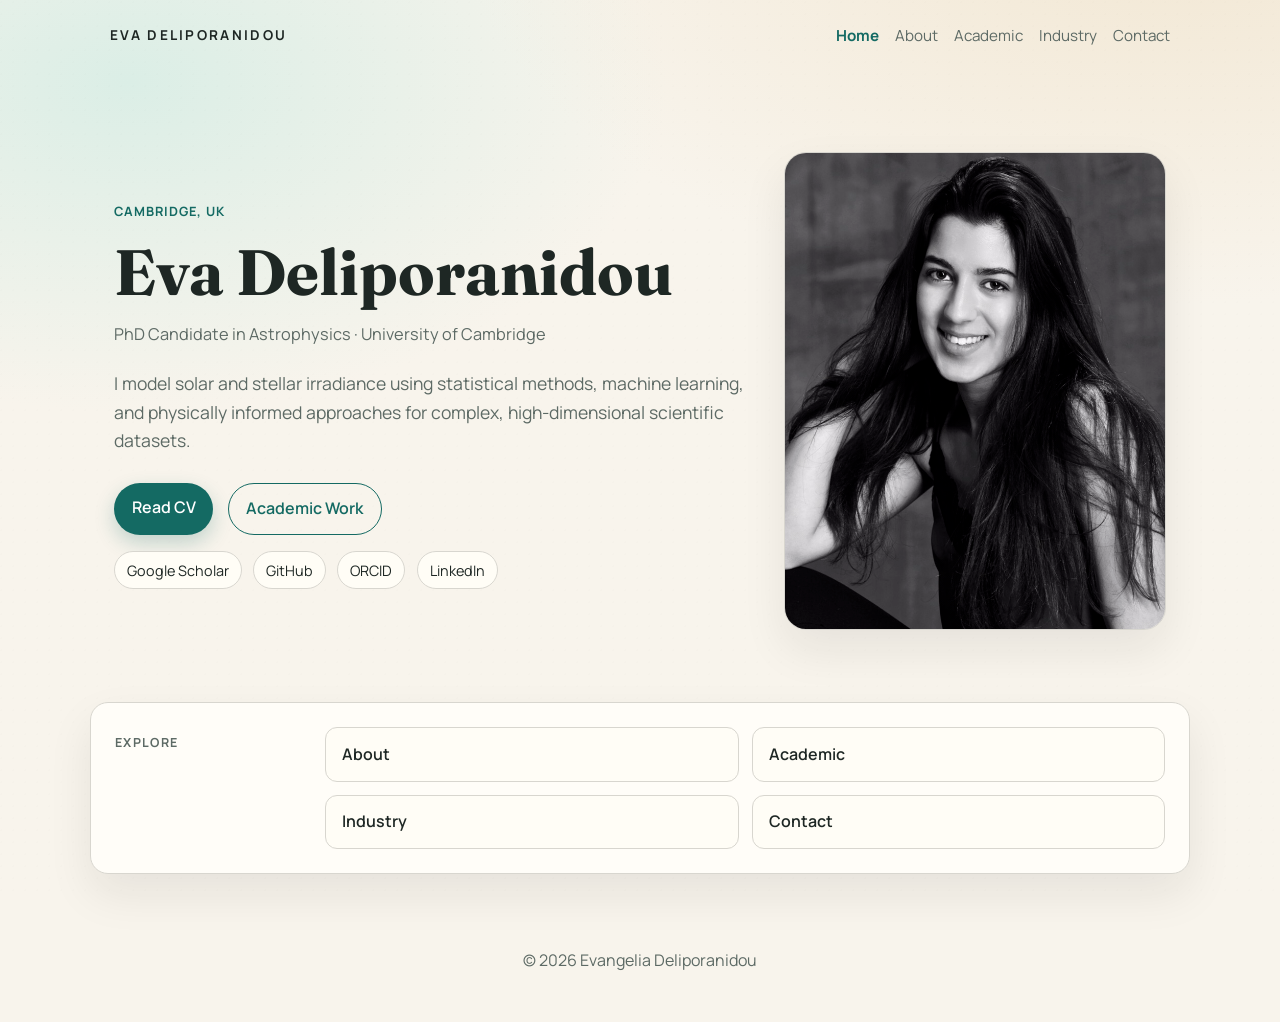
==== index.html @ 39dac76b "Publish initial personal website" ====
<!DOCTYPE html>
<html lang="en">
  <head>
    <meta charset="UTF-8" />
    <meta name="viewport" content="width=device-width, initial-scale=1.0" />
    <title>Evangelia (Eva) Deliporanidou</title>
    <meta
      name="description"
      content="Personal website of Evangelia (Eva) Deliporanidou, PhD candidate in Astrophysics at the University of Cambridge."
    />
    <link rel="preconnect" href="https://fonts.googleapis.com" />
    <link rel="preconnect" href="https://fonts.gstatic.com" crossorigin />
    <link
      href="https://fonts.googleapis.com/css2?family=Fraunces:opsz,wght@9..144,300;9..144,500;9..144,700&family=Manrope:wght@400;500;700&display=swap"
      rel="stylesheet"
    />
    <link rel="stylesheet" href="styles.css" />
  </head>
  <body>
    <div class="grain"></div>
    <header class="site-header">
      <a class="wordmark" href="index.html">EVA DELIPORANIDOU</a>
      <nav class="site-nav" aria-label="Main navigation">
        <a class="active" href="index.html">Home</a>
        <a href="about.html">About</a>
        <a href="academic.html">Academic</a>
        <a href="industry.html">Industry</a>
        <a href="contact.html">Contact</a>
      </nav>
    </header>

    <main id="top">
      <section class="hero hero-grid reveal">
        <div class="hero-text">
          <p class="eyebrow">Cambridge, UK</p>
          <h1>Eva Deliporanidou</h1>
          <p class="hero-subtitle">PhD Candidate in Astrophysics · University of Cambridge</p>
          <p class="hero-copy">
            I model solar and stellar irradiance using statistical methods,
            machine learning, and physically informed approaches for complex,
            high-dimensional scientific datasets.
          </p>
          <div class="hero-actions">
            <a class="button" href="CV_EvaDeli.pdf" target="_blank" rel="noopener">Read CV</a>
            <a class="button ghost" href="academic.html">Academic Work</a>
          </div>
          <div class="profile-links">
            <a href="https://scholar.google.com" target="_blank" rel="noopener">Google Scholar</a>
            <a href="https://github.com/evadelip" target="_blank" rel="noopener">GitHub</a>
            <a href="https://orcid.org/0009-0000-0209-4387" target="_blank" rel="noopener">ORCID</a>
            <a href="https://www.linkedin.com/in/evadeliporanidou" target="_blank" rel="noopener">LinkedIn</a>
          </div>
        </div>
        <figure class="hero-photo-wrap">
          <img class="hero-photo" src="IMG_2268.PNG" alt="Portrait of Evangelia Deliporanidou" />
        </figure>
      </section>

      <section class="panel reveal">
        <div class="panel-title">Explore</div>
        <div class="panel-content section-links">
          <a href="about.html">About</a>
          <a href="academic.html">Academic</a>
          <a href="industry.html">Industry</a>
          <a href="contact.html">Contact</a>
        </div>
      </section>
    </main>

    <footer class="site-footer">
      <p>© <span id="year"></span> Evangelia Deliporanidou</p>
    </footer>

    <script src="script.js"></script>
  </body>
</html>
---- styles.css ----
:root {
  --bg: #f8f4ec;
  --paper: #fffdf8;
  --ink: #1e2724;
  --muted: #5d6a65;
  --accent: #146a63;
  --accent-soft: #d2ece8;
  --line: #d8d6cf;
  --shadow: 0 20px 45px rgba(20, 30, 26, 0.08);
}

* {
  box-sizing: border-box;
}

html,
body {
  margin: 0;
  padding: 0;
  scroll-behavior: smooth;
}

body {
  font-family: "Manrope", sans-serif;
  color: var(--ink);
  background:
    radial-gradient(1300px 700px at 92% -8%, #f2e7d3 0%, rgba(242, 231, 211, 0) 55%),
    radial-gradient(900px 550px at 10% 8%, #dbeee6 0%, rgba(219, 238, 230, 0) 60%),
    var(--bg);
  line-height: 1.6;
}

.grain {
  position: fixed;
  inset: 0;
  pointer-events: none;
  opacity: 0.2;
  background-image: radial-gradient(circle at 10% 20%, rgba(0, 0, 0, 0.03) 0 1px, transparent 1px);
  background-size: 12px 12px;
  z-index: 0;
}

main,
.site-header,
.site-footer {
  position: relative;
  z-index: 1;
}

.site-header {
  display: flex;
  justify-content: space-between;
  align-items: center;
  gap: 1rem;
  max-width: 1100px;
  margin: 0 auto;
  padding: 1.5rem 1.25rem;
}

.wordmark {
  text-decoration: none;
  color: var(--ink);
  font-size: 0.85rem;
  letter-spacing: 0.17em;
  font-weight: 700;
}

.site-nav {
  display: flex;
  gap: 1rem;
  flex-wrap: wrap;
}

.site-nav a {
  text-decoration: none;
  color: var(--muted);
  font-size: 0.95rem;
  transition: color 180ms ease;
}

.site-nav a:hover {
  color: var(--accent);
}

.site-nav a.active {
  color: var(--accent);
  font-weight: 700;
}

main {
  width: min(1100px, 94vw);
  margin: 1rem auto 3rem;
}

.hero {
  padding: 4rem 1.5rem 3rem;
}

.hero-grid {
  display: grid;
  grid-template-columns: minmax(0, 1.25fr) minmax(250px, 0.75fr);
  gap: 2rem;
  align-items: center;
}

.hero-subtitle {
  margin: 0.8rem 0 0;
  color: var(--muted);
  font-size: 1.02rem;
}

.eyebrow {
  margin: 0;
  color: var(--accent);
  letter-spacing: 0.08em;
  text-transform: uppercase;
  font-size: 0.8rem;
  font-weight: 700;
}

h1,
h2,
h3 {
  font-family: "Fraunces", serif;
  line-height: 1.15;
  margin: 0;
}

.hero h1 {
  margin-top: 0.8rem;
  font-size: clamp(2rem, 6.2vw, 4rem);
  max-width: 13.5ch;
}

.hero-copy {
  font-size: 1.1rem;
  color: var(--muted);
  max-width: 62ch;
  margin: 1.4rem 0 0;
}

.hero-actions {
  display: flex;
  gap: 0.9rem;
  margin-top: 1.8rem;
  flex-wrap: wrap;
}

.profile-links {
  margin-top: 1rem;
  display: flex;
  flex-wrap: wrap;
  gap: 0.7rem;
}

.profile-links a {
  text-decoration: none;
  color: var(--ink);
  border: 1px solid var(--line);
  border-radius: 999px;
  padding: 0.4rem 0.75rem;
  background: #fffdf6;
  font-size: 0.9rem;
}

.hero-photo-wrap {
  margin: 0;
}

.hero-photo {
  width: 100%;
  aspect-ratio: 4 / 5;
  object-fit: cover;
  object-position: center;
  border-radius: 22px;
  border: 1px solid var(--line);
  box-shadow: var(--shadow);
}

.button {
  display: inline-block;
  padding: 0.78rem 1.1rem;
  border-radius: 999px;
  background: var(--accent);
  color: #fff;
  text-decoration: none;
  font-weight: 600;
  transition: transform 180ms ease, box-shadow 180ms ease;
  box-shadow: 0 8px 20px rgba(20, 106, 99, 0.24);
}

.button:hover {
  transform: translateY(-2px);
}

.button.ghost {
  background: transparent;
  color: var(--accent);
  border: 1px solid var(--accent);
  box-shadow: none;
}

.panel {
  display: grid;
  grid-template-columns: minmax(130px, 0.22fr) 1fr;
  gap: 1.6rem;
  background: var(--paper);
  border: 1px solid var(--line);
  border-radius: 18px;
  box-shadow: var(--shadow);
  margin: 1rem 0;
  padding: 1.5rem;
}

.panel-title {
  font-size: 0.78rem;
  text-transform: uppercase;
  letter-spacing: 0.11em;
  color: var(--muted);
  font-weight: 700;
  padding-top: 0.4rem;
}

.panel-content article,
.timeline div,
.grid-two div {
  padding-bottom: 1.2rem;
  border-bottom: 1px dashed #e7e3d8;
  margin-bottom: 1.2rem;
}

.panel-content article:last-child,
.timeline div:last-child,
.grid-two div:last-child {
  border-bottom: 0;
  margin-bottom: 0;
  padding-bottom: 0;
}

h3 {
  font-size: 1.22rem;
  margin-bottom: 0.4rem;
}

h4 {
  font-family: "Fraunces", serif;
  font-size: 1.05rem;
  margin: 0 0 0.35rem;
}

.meta {
  margin: 0 0 0.4rem;
  color: var(--muted);
  font-size: 0.92rem;
}

.panel-content a {
  color: var(--accent);
  text-decoration: none;
  font-weight: 600;
}

.panel-content a:hover {
  text-decoration: underline;
}

.grid-two {
  display: grid;
  grid-template-columns: repeat(2, minmax(0, 1fr));
  gap: 1.4rem;
}

.section-stack > div {
  padding-bottom: 1.2rem;
  border-bottom: 1px dashed #e7e3d8;
  margin-bottom: 1.2rem;
}

.section-stack > div:last-child {
  border-bottom: 0;
  margin-bottom: 0;
  padding-bottom: 0;
}

.section-links {
  display: grid;
  grid-template-columns: repeat(2, minmax(0, 1fr));
  gap: 0.8rem;
}

.section-links a {
  text-decoration: none;
  border: 1px solid var(--line);
  border-radius: 12px;
  padding: 0.85rem 1rem;
  background: #fffdf6;
  color: var(--ink);
  font-weight: 600;
}

.section-links a:hover {
  border-color: #9ec9c3;
  transform: translateY(-1px);
}

.two-col {
  display: grid;
  grid-template-columns: repeat(2, minmax(0, 1fr));
  gap: 1.2rem;
}

.two-col > div {
  padding-bottom: 0;
  border-bottom: 0;
  margin-bottom: 0;
}

.contact {
  text-align: center;
  padding: 3.5rem 1.2rem 3rem;
}

.contact h2 {
  font-size: clamp(1.8rem, 4vw, 2.8rem);
}

.contact p {
  color: var(--muted);
}

.contact-links {
  display: flex;
  justify-content: center;
  flex-wrap: wrap;
  gap: 0.8rem;
}

.contact-links a {
  text-decoration: none;
  color: var(--ink);
  border: 1px solid var(--line);
  background: #fffcf5;
  border-radius: 999px;
  padding: 0.55rem 0.9rem;
}

.site-footer {
  text-align: center;
  color: var(--muted);
  padding: 0.6rem 1rem 2rem;
}

.reveal {
  opacity: 0;
  transform: translateY(14px);
  transition: opacity 650ms ease, transform 650ms ease;
}

.reveal.in-view {
  opacity: 1;
  transform: translateY(0);
}

@media (max-width: 880px) {
  .hero-grid {
    grid-template-columns: 1fr;
  }

  .hero-photo-wrap {
    max-width: 420px;
  }

  .panel {
    grid-template-columns: 1fr;
    gap: 1rem;
  }

  .hero {
    padding-top: 2.5rem;
  }

  .grid-two {
    grid-template-columns: 1fr;
  }

  .two-col {
    grid-template-columns: 1fr;
  }

  .section-links {
    grid-template-columns: 1fr;
  }
}

@media (max-width: 560px) {
  .site-header {
    align-items: flex-start;
    flex-direction: column;
  }

  .hero {
    padding-left: 0.5rem;
    padding-right: 0.5rem;
  }

  .panel {
    padding: 1rem;
    border-radius: 14px;
  }
}
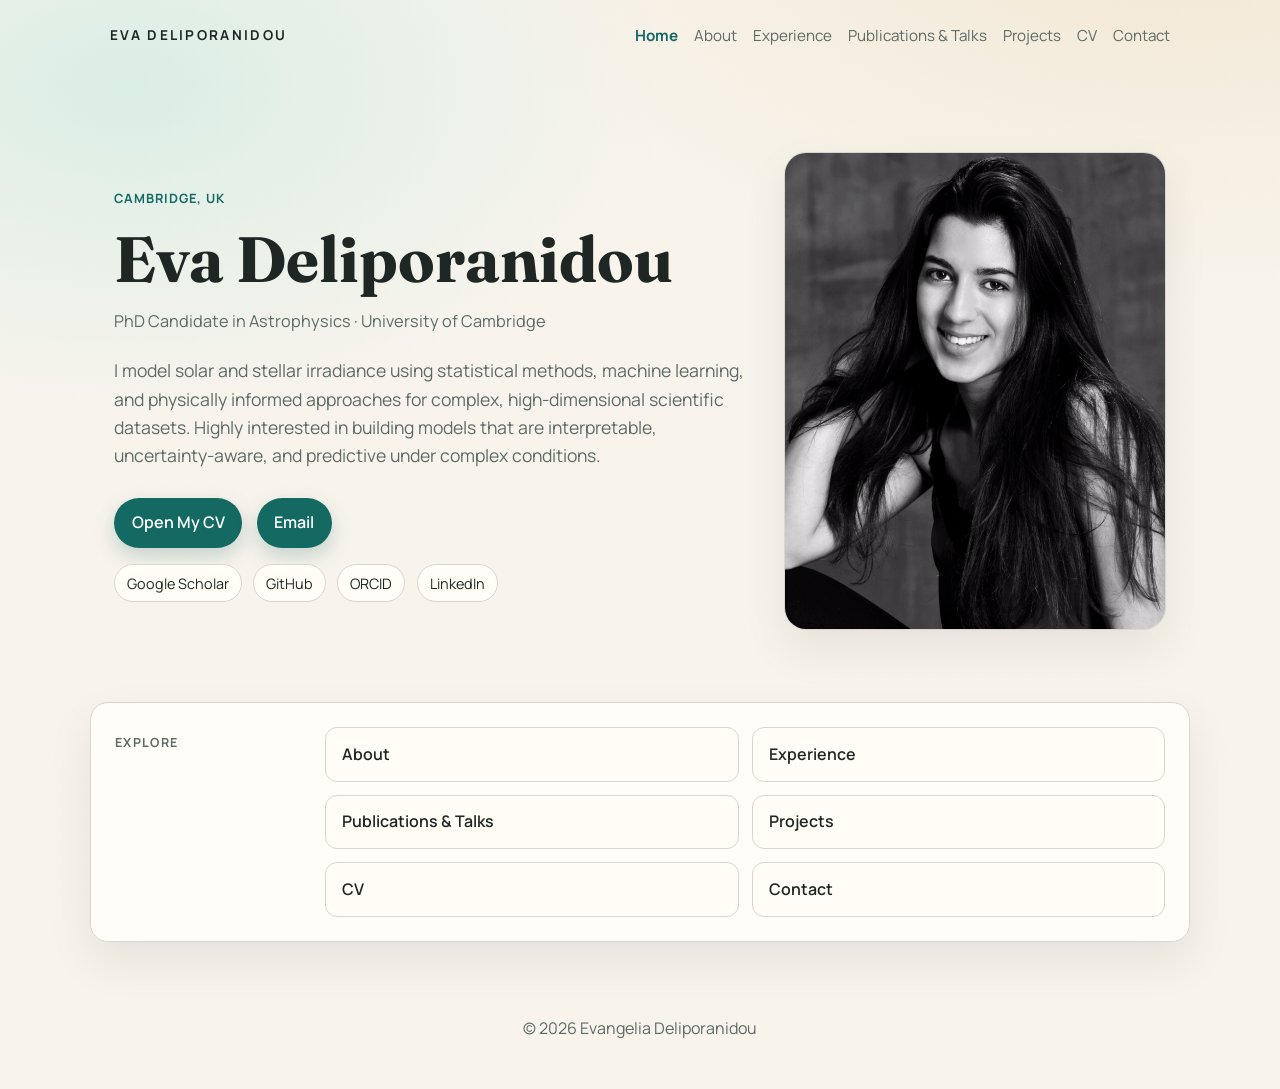
==== commit 3b03e167: "Update site content, sections, and styling" ====
--- a/index.html
+++ b/index.html
@@ -23,8 +23,10 @@
       <nav class="site-nav" aria-label="Main navigation">
         <a class="active" href="index.html">Home</a>
         <a href="about.html">About</a>
-        <a href="academic.html">Academic</a>
-        <a href="industry.html">Industry</a>
+        <a href="experience.html">Experience</a>
+        <a href="publications-talks.html">Publications & Talks</a>
+        <a href="projects.html">Projects</a>
+        <a href="cv.html">CV</a>
         <a href="contact.html">Contact</a>
       </nav>
     </header>
@@ -39,13 +41,15 @@
             I model solar and stellar irradiance using statistical methods,
             machine learning, and physically informed approaches for complex,
             high-dimensional scientific datasets.
+
+            Highly interested in building models that are interpretable, uncertainty-aware, and predictive under complex conditions.
           </p>
           <div class="hero-actions">
-            <a class="button" href="CV_EvaDeli.pdf" target="_blank" rel="noopener">Read CV</a>
-            <a class="button ghost" href="academic.html">Academic Work</a>
+            <a class="button" href="cv.html" aria-label="Open my CV page">Open My CV</a>
+            <a class="button" href="mailto:evadeliporanidou@gmail.com">Email</a>
           </div>
           <div class="profile-links">
-            <a href="https://scholar.google.com" target="_blank" rel="noopener">Google Scholar</a>
+            <a href="https://scholar.google.com/citations?user=Q_pT5YkAAAAJ&hl=en" target="_blank" rel="noopener">Google Scholar</a>
             <a href="https://github.com/evadelip" target="_blank" rel="noopener">GitHub</a>
             <a href="https://orcid.org/0009-0000-0209-4387" target="_blank" rel="noopener">ORCID</a>
             <a href="https://www.linkedin.com/in/evadeliporanidou" target="_blank" rel="noopener">LinkedIn</a>
@@ -60,8 +64,10 @@
         <div class="panel-title">Explore</div>
         <div class="panel-content section-links">
           <a href="about.html">About</a>
-          <a href="academic.html">Academic</a>
-          <a href="industry.html">Industry</a>
+          <a href="experience.html">Experience</a>
+          <a href="publications-talks.html">Publications & Talks</a>
+          <a href="projects.html">Projects</a>
+          <a href="cv.html">CV</a>
           <a href="contact.html">Contact</a>
         </div>
       </section>
--- a/styles.css
+++ b/styles.css
@@ -182,7 +182,7 @@
   padding: 0.78rem 1.1rem;
   border-radius: 999px;
   background: var(--accent);
-  color: #fff;
+  color: #fff !important;
   text-decoration: none;
   font-weight: 600;
   transition: transform 180ms ease, box-shadow 180ms ease;
@@ -194,7 +194,7 @@
 }
 
 .button.ghost {
-  background: transparent;
+  background: var(--accent-soft);
   color: var(--accent);
   border: 1px solid var(--accent);
   box-shadow: none;
@@ -260,6 +260,14 @@
   font-weight: 600;
 }
 
+.panel-content a.button {
+  color: #ffffff;
+}
+
+.panel-content a.button.ghost {
+  color: var(--accent);
+}
+
 .panel-content a:hover {
   text-decoration: underline;
 }
@@ -280,6 +288,44 @@
   border-bottom: 0;
   margin-bottom: 0;
   padding-bottom: 0;
+}
+
+.subsection {
+  background: #fffef9;
+  border: 1px solid #ece7db;
+  border-radius: 12px;
+  padding: 1rem;
+}
+
+.subsection h3 {
+  margin-bottom: 0.7rem;
+}
+
+.edu-list {
+  display: grid;
+  gap: 0.7rem;
+}
+
+.edu-item {
+  margin: 0;
+  display: flex;
+  align-items: center;
+  gap: 0.65rem;
+}
+
+.edu-logo {
+  width: 21px;
+  height: 21px;
+  border-radius: 4px;
+  border: 1px solid #ded8c9;
+  background: #ffffff;
+  object-fit: contain;
+  padding: 1px;
+  flex: 0 0 21px;
+}
+
+.edu-text {
+  display: inline-block;
 }
 
 .section-links {
@@ -303,6 +349,17 @@
   transform: translateY(-1px);
 }
 
+.experience-side-by-side {
+  display: grid;
+  grid-template-columns: repeat(2, minmax(0, 1fr));
+  gap: 1rem;
+  align-items: stretch;
+}
+
+.experience-side-by-side .panel {
+  height: 100%;
+}
+
 .two-col {
   display: grid;
   grid-template-columns: repeat(2, minmax(0, 1fr));
@@ -390,6 +447,10 @@
   .section-links {
     grid-template-columns: 1fr;
   }
+
+  .experience-side-by-side {
+    grid-template-columns: 1fr;
+  }
 }
 
 @media (max-width: 560px) {
